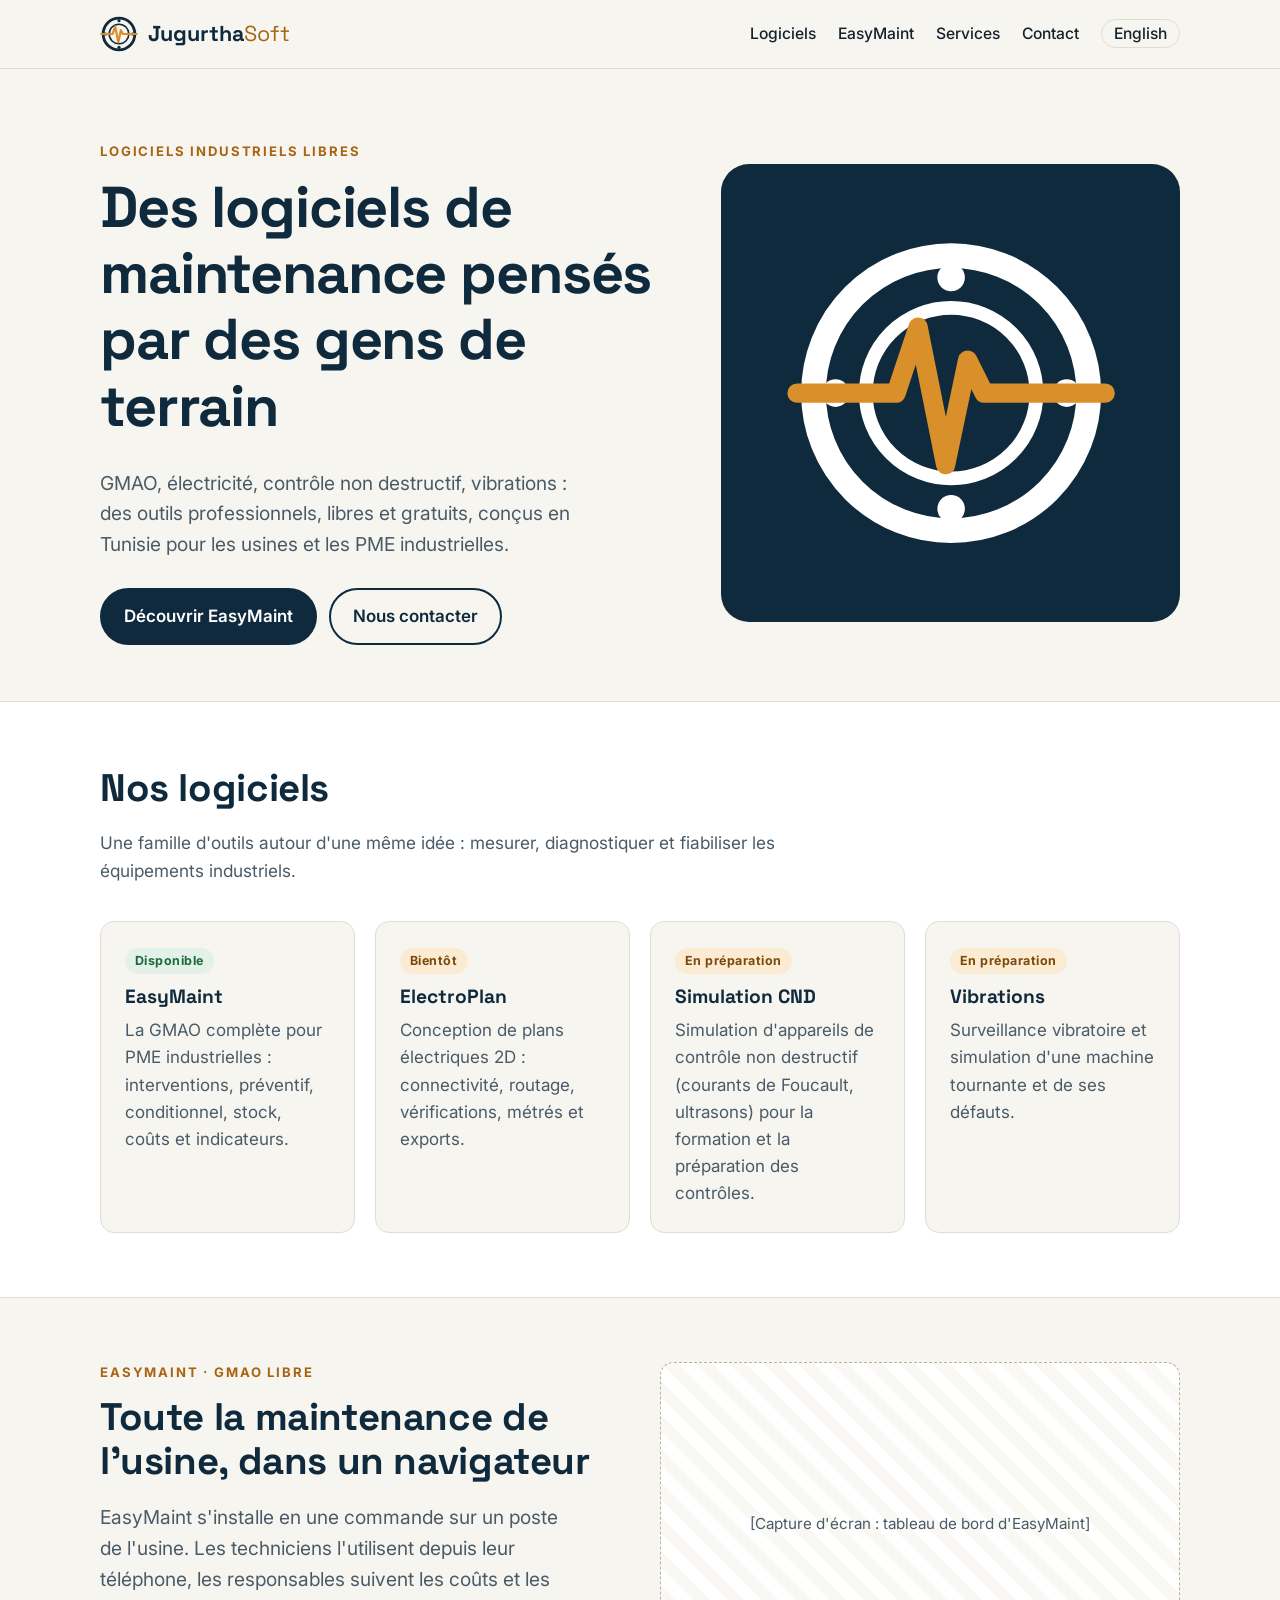
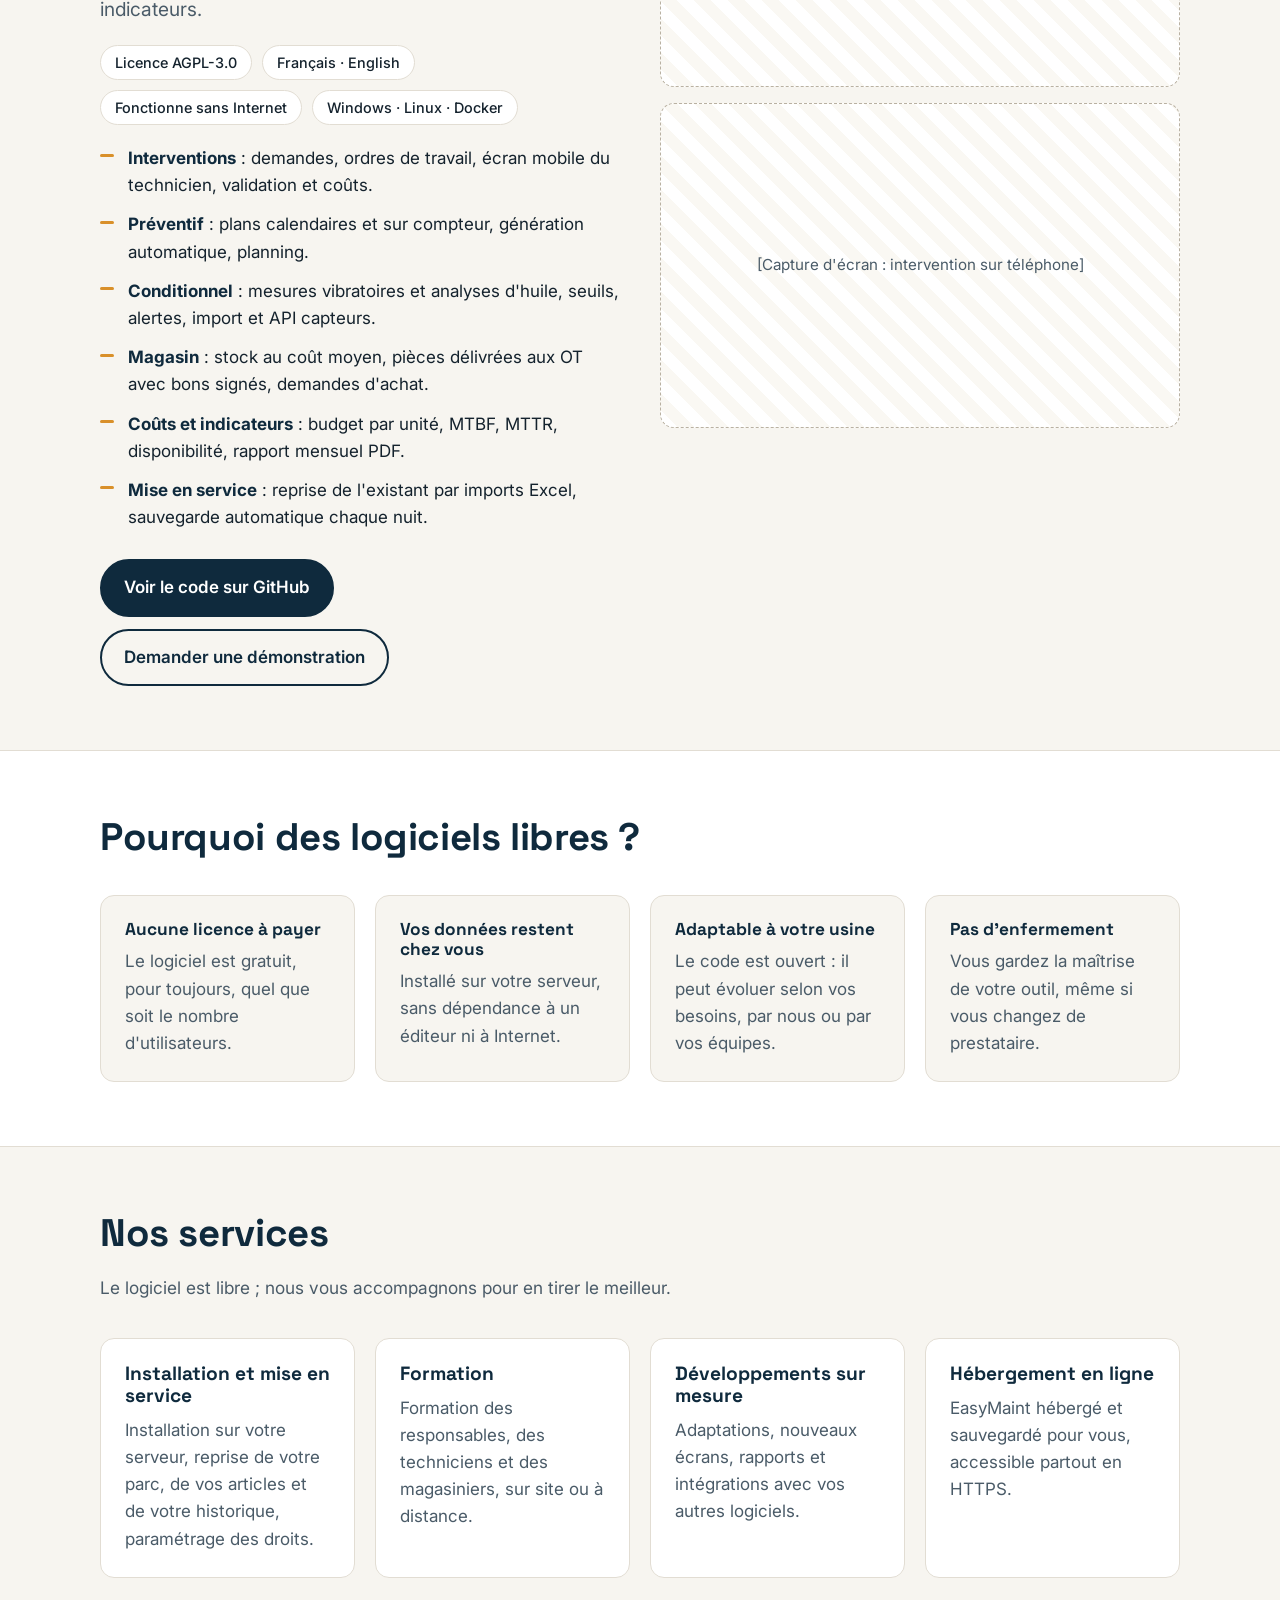
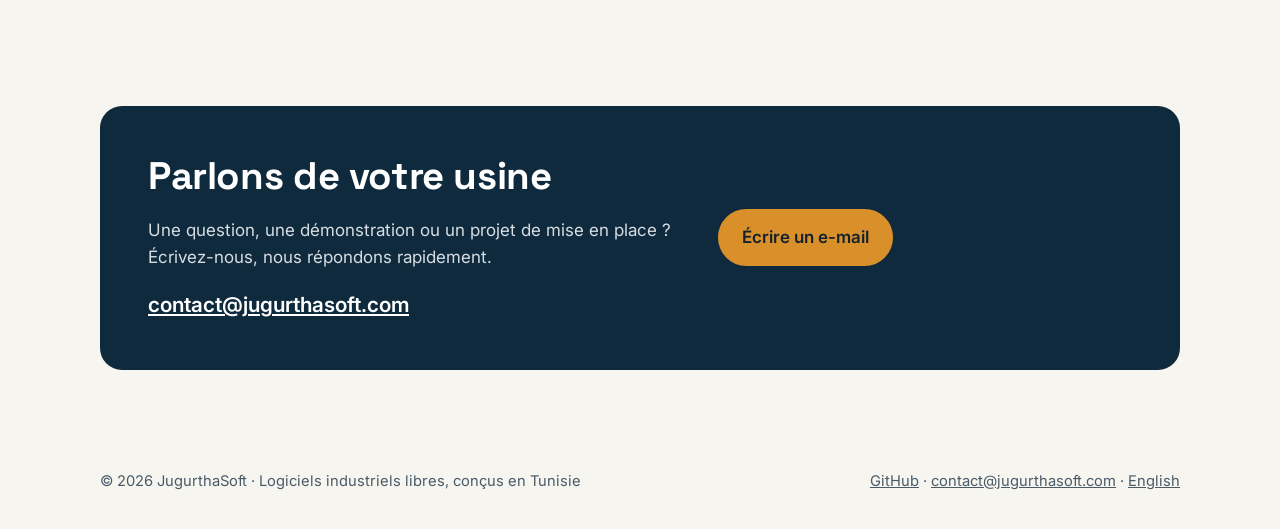
==== index.html @ d7e13b1c "Site web JugurthaSoft (FR/EN)" ====
<!doctype html>
<html lang="fr">
<head>
<meta charset="utf-8">
<meta name="viewport" content="width=device-width, initial-scale=1">
<title>JugurthaSoft — Logiciels industriels libres</title>
<meta name="description" content="JugurthaSoft conçoit des logiciels industriels libres : EasyMaint (GMAO), ElectroPlan, simulation CND et surveillance vibratoire. Installation, formation et développements sur mesure.">
<link rel="icon" href="assets/favicon.svg" type="image/svg+xml">
<link rel="alternate" hreflang="fr" href="https://jugurthasoft.com/">
<link rel="alternate" hreflang="en" href="https://jugurthasoft.com/en/">
<meta property="og:title" content="JugurthaSoft — Logiciels industriels libres">
<meta property="og:description" content="JugurthaSoft conçoit des logiciels industriels libres : EasyMaint (GMAO), ElectroPlan, simulation CND et surveillance vibratoire. Installation, formation et développements sur mesure.">
<meta property="og:url" content="https://jugurthasoft.com/">
<meta property="og:type" content="website">
<link rel="preconnect" href="https://fonts.googleapis.com">
<link rel="preconnect" href="https://fonts.gstatic.com" crossorigin>
<link rel="stylesheet" href="https://fonts.googleapis.com/css2?family=Inter:wght@400;500;600;700&family=Space+Grotesk:wght@400;500;700&display=swap">
<link rel="stylesheet" href="assets/style.css">
</head>
<body>
<a class="skip" href="#main">Aller au contenu</a>
<header class="top">
  <nav class="wrap nav" aria-label="Navigation principale">
    <a class="brand" href="./"><img src="assets/logo.svg" alt="" width="38" height="38"><span class="name"><b>Jugurtha</b><span>Soft</span></span></a>
    <ul>
      <li class="hide-sm"><a href="#produits">Logiciels</a></li>
      <li class="hide-sm"><a href="#easymaint">EasyMaint</a></li>
      <li class="hide-sm"><a href="#services">Services</a></li>
      <li><a href="#contact">Contact</a></li>
      <li><a class="lang" href="en/" hreflang="en" lang="en">English</a></li>
    </ul>
  </nav>
</header>
<main id="main">
  <section class="hero">
    <div class="wrap grid">
      <div>
        <div class="eyebrow">Logiciels industriels libres</div>
        <h1>Des logiciels de maintenance pensés par des gens de terrain</h1>
        <p class="lead">GMAO, électricité, contrôle non destructif, vibrations : des outils professionnels, libres et gratuits, conçus en Tunisie pour les usines et les PME industrielles.</p>
        <div class="actions">
          <a class="btn primary" href="#easymaint">Découvrir EasyMaint</a>
          <a class="btn ghost" href="#contact">Nous contacter</a>
        </div>
      </div>
      <div class="hero-mark"><svg viewBox="0 0 120 120" aria-hidden="true"><circle cx="60" cy="60" r="50" fill="none" stroke="#FFFFFF" stroke-width="9"/><circle cx="60" cy="60" r="31" fill="none" stroke="#FFFFFF" stroke-width="5"/><circle cx="60" cy="18" r="5" fill="#FFFFFF"/><circle cx="102" cy="60" r="5" fill="#FFFFFF"/><circle cx="60" cy="102" r="5" fill="#FFFFFF"/><circle cx="18" cy="60" r="5" fill="#FFFFFF"/><path d="M4 60 H40 L48 36 L58 86 L66 48 L72 60 H116" fill="none" stroke="#D9902A" stroke-width="7" stroke-linecap="round" stroke-linejoin="round"/></svg></div>
    </div>
  </section>

  <section class="alt" id="produits">
    <div class="wrap">
      <div class="section-head"><h2>Nos logiciels</h2><p>Une famille d'outils autour d'une même idée : mesurer, diagnostiquer et fiabiliser les équipements industriels.</p></div>
      <div class="cards">
        <article class="card"><span class="tag ok">Disponible</span><h3>EasyMaint</h3><p>La GMAO complète pour PME industrielles : interventions, préventif, conditionnel, stock, coûts et indicateurs.</p></article>
        <article class="card"><span class="tag soon">Bientôt</span><h3>ElectroPlan</h3><p>Conception de plans électriques 2D : connectivité, routage, vérifications, métrés et exports.</p></article>
        <article class="card"><span class="tag soon">En préparation</span><h3>Simulation CND</h3><p>Simulation d'appareils de contrôle non destructif (courants de Foucault, ultrasons) pour la formation et la préparation des contrôles.</p></article>
        <article class="card"><span class="tag soon">En préparation</span><h3>Vibrations</h3><p>Surveillance vibratoire et simulation d'une machine tournante et de ses défauts.</p></article>
      </div>
    </div>
  </section>

  <section id="easymaint">
    <div class="wrap product">
      <div>
        <div class="eyebrow">EasyMaint · GMAO libre</div>
        <h2>Toute la maintenance de l'usine, dans un navigateur</h2>
        <p class="lead">EasyMaint s'installe en une commande sur un poste de l'usine. Les techniciens l'utilisent depuis leur téléphone, les responsables suivent les coûts et les indicateurs.</p>
        <div class="facts"><span>Licence AGPL-3.0</span><span>Français · English</span><span>Fonctionne sans Internet</span><span>Windows · Linux · Docker</span></div>
        <ul class="features">
          <li><b>Interventions</b> : demandes, ordres de travail, écran mobile du technicien, validation et coûts.</li>
          <li><b>Préventif</b> : plans calendaires et sur compteur, génération automatique, planning.</li>
          <li><b>Conditionnel</b> : mesures vibratoires et analyses d'huile, seuils, alertes, import et API capteurs.</li>
          <li><b>Magasin</b> : stock au coût moyen, pièces délivrées aux OT avec bons signés, demandes d'achat.</li>
          <li><b>Coûts et indicateurs</b> : budget par unité, MTBF, MTTR, disponibilité, rapport mensuel PDF.</li>
          <li><b>Mise en service</b> : reprise de l'existant par imports Excel, sauvegarde automatique chaque nuit.</li>
        </ul>
        <div class="actions">
          <a class="btn primary" href="https://github.com/jugurthasoft/easymaint">Voir le code sur GitHub</a>
          <a class="btn ghost" href="#contact">Demander une démonstration</a>
        </div>
      </div>
      <div class="shots">
        <div class="shot" role="img" aria-label="[Capture d'écran : tableau de bord d'EasyMaint]">[Capture d'écran : tableau de bord d'EasyMaint]</div>
        <div class="shot" role="img" aria-label="[Capture d'écran : intervention sur téléphone]">[Capture d'écran : intervention sur téléphone]</div>
      </div>
    </div>
  </section>

  <section class="alt" id="pourquoi">
    <div class="wrap">
      <div class="section-head"><h2>Pourquoi des logiciels libres ?</h2></div>
      <div class="why">
        <div class="card"><h3>Aucune licence à payer</h3><p>Le logiciel est gratuit, pour toujours, quel que soit le nombre d'utilisateurs.</p></div>
        <div class="card"><h3>Vos données restent chez vous</h3><p>Installé sur votre serveur, sans dépendance à un éditeur ni à Internet.</p></div>
        <div class="card"><h3>Adaptable à votre usine</h3><p>Le code est ouvert : il peut évoluer selon vos besoins, par nous ou par vos équipes.</p></div>
        <div class="card"><h3>Pas d'enfermement</h3><p>Vous gardez la maîtrise de votre outil, même si vous changez de prestataire.</p></div>
      </div>
    </div>
  </section>

  <section id="services">
    <div class="wrap">
      <div class="section-head"><h2>Nos services</h2><p>Le logiciel est libre ; nous vous accompagnons pour en tirer le meilleur.</p></div>
      <div class="cards">
        <article class="card"><h3>Installation et mise en service</h3><p>Installation sur votre serveur, reprise de votre parc, de vos articles et de votre historique, paramétrage des droits.</p></article>
        <article class="card"><h3>Formation</h3><p>Formation des responsables, des techniciens et des magasiniers, sur site ou à distance.</p></article>
        <article class="card"><h3>Développements sur mesure</h3><p>Adaptations, nouveaux écrans, rapports et intégrations avec vos autres logiciels.</p></article>
        <article class="card"><h3>Hébergement en ligne</h3><p>EasyMaint hébergé et sauvegardé pour vous, accessible partout en HTTPS.</p></article>
      </div>
    </div>
  </section>

  <section id="contact">
    <div class="wrap">
      <div class="contact-box">
        <div>
          <h2>Parlons de votre usine</h2>
          <p>Une question, une démonstration ou un projet de mise en place ? Écrivez-nous, nous répondons rapidement.</p>
          <a class="mail" href="mailto:contact@jugurthasoft.com">contact@jugurthasoft.com</a>
        </div>
        <div class="actions" style="margin-top:0">
          <a class="btn primary" href="mailto:contact@jugurthasoft.com?subject=Demande%20d'information%20EasyMaint">Écrire un e-mail</a>
        </div>
      </div>
    </div>
  </section>
</main>
<footer>
  <div class="wrap row">
    <div>© 2026 JugurthaSoft · Logiciels industriels libres, conçus en Tunisie</div>
    <div><a href="https://github.com/jugurthasoft">GitHub</a> · <a href="mailto:contact@jugurthasoft.com">contact@jugurthasoft.com</a> · <a href="en/" hreflang="en" lang="en">English</a></div>
  </div>
</footer>
</body>
</html>
---- assets/style.css ----
:root{--ink:#0F2A3D;--ink-2:#1C4A69;--accent:#D9902A;--accent-dark:#A86412;--bg:#F7F5F0;--card:#FFFFFF;--text:#14222D;--muted:#4A5B68;--line:#E2DDD3;--radius:14px;--max:1120px}
*{box-sizing:border-box}
html{scroll-behavior:smooth}
body{margin:0;background:var(--bg);color:var(--text);font-family:"Inter",system-ui,-apple-system,"Segoe UI",sans-serif;font-size:17px;line-height:1.6}
h1,h2,h3{font-family:"Space Grotesk","Inter",system-ui,sans-serif;line-height:1.15;color:var(--ink);margin:0 0 .5em}
h1{font-size:clamp(2.1rem,5vw,3.6rem);letter-spacing:-.02em}
h2{font-size:clamp(1.6rem,3.2vw,2.4rem);letter-spacing:-.01em}
h3{font-size:1.2rem}
p{margin:0 0 1em}
a{color:var(--ink-2)}a:hover{color:var(--accent-dark)}
img{max-width:100%;display:block}
.wrap{max-width:var(--max);margin:0 auto;padding:0 20px}
.skip{position:absolute;left:-999px}.skip:focus{left:16px;top:16px;background:#fff;padding:8px 12px;z-index:10}
header.top{position:sticky;top:0;z-index:5;background:rgba(247,245,240,.94);backdrop-filter:blur(6px);border-bottom:1px solid var(--line)}
.nav{display:flex;align-items:center;justify-content:space-between;gap:16px;min-height:68px;flex-wrap:wrap}
.brand{display:flex;align-items:center;gap:10px;text-decoration:none;color:var(--ink);font-family:"Space Grotesk",sans-serif;font-size:1.35rem}
.brand img{width:38px;height:38px}
.brand b{font-weight:700}.brand .name span{color:var(--accent-dark);font-weight:400}
.nav ul{display:flex;gap:22px;list-style:none;margin:0;padding:0;flex-wrap:wrap;align-items:center}
.nav ul a{text-decoration:none;color:var(--text);font-weight:500;font-size:.98rem}
.nav ul a:hover{color:var(--accent-dark)}
.lang{border:1px solid var(--line);border-radius:999px;padding:4px 12px;font-size:.9rem}
.btn{display:inline-flex;align-items:center;gap:8px;padding:13px 22px;border-radius:999px;font-weight:600;text-decoration:none;border:2px solid var(--ink);min-height:48px}
.btn.primary{background:var(--ink);color:#fff}.btn.primary:hover{background:var(--ink-2);border-color:var(--ink-2);color:#fff}
.btn.ghost{color:var(--ink)}.btn.ghost:hover{background:#fff;color:var(--ink)}
.hero{padding:72px 0 56px}
.hero .grid{display:grid;grid-template-columns:1.25fr 1fr;gap:48px;align-items:center}
.eyebrow{text-transform:uppercase;letter-spacing:.14em;font-size:.82rem;color:var(--accent-dark);font-weight:700;margin-bottom:12px}
.lead{font-size:1.2rem;color:var(--muted);max-width:40ch}
.actions{display:flex;gap:12px;flex-wrap:wrap;margin-top:28px}
.hero-mark{background:var(--ink);border-radius:28px;aspect-ratio:1/1;display:flex;align-items:center;justify-content:center;padding:14%}
.hero-mark svg{width:100%;height:auto}
section{padding:64px 0}
section.alt{background:#fff;border-top:1px solid var(--line);border-bottom:1px solid var(--line)}
.section-head{max-width:720px;margin-bottom:36px}
.section-head p{color:var(--muted);font-size:1.08rem}
.cards{display:grid;grid-template-columns:repeat(auto-fit,minmax(240px,1fr));gap:20px}
.card{background:var(--card);border:1px solid var(--line);border-radius:var(--radius);padding:24px}
section.alt .card{background:var(--bg)}
.card p{color:var(--muted);margin:0}
.tag{display:inline-block;font-size:.78rem;font-weight:700;letter-spacing:.04em;padding:3px 10px;border-radius:999px;margin-bottom:12px}
.tag.ok{background:#E3F1E8;color:#1E6B3A}.tag.soon{background:#FBEBD3;color:#7A4A0C}
.product{display:grid;grid-template-columns:1fr 1fr;gap:40px;align-items:start}
.features{list-style:none;padding:0;margin:0;display:grid;gap:12px}
.features li{padding-left:28px;position:relative}
.features li::before{content:"";position:absolute;left:0;top:.55em;width:14px;height:3px;background:var(--accent);border-radius:2px}
.features b{color:var(--ink)}
.shot{border:1px dashed #B9B1A2;border-radius:var(--radius);aspect-ratio:16/10;display:flex;align-items:center;justify-content:center;text-align:center;color:var(--muted);padding:20px;background:repeating-linear-gradient(45deg,#fff,#fff 12px,#FAF8F3 12px,#FAF8F3 24px);font-size:.95rem}
.shots{display:grid;gap:16px}
.facts{display:flex;gap:10px;flex-wrap:wrap;margin:20px 0}
.facts span{border:1px solid var(--line);background:#fff;border-radius:999px;padding:5px 14px;font-size:.9rem;font-weight:500}
.why{display:grid;grid-template-columns:repeat(auto-fit,minmax(220px,1fr));gap:20px}
.why h3{font-size:1.08rem}
.contact-box{background:var(--ink);color:#fff;border-radius:22px;padding:48px;display:grid;grid-template-columns:1.3fr 1fr;gap:32px;align-items:center}
.contact-box h2{color:#fff}.contact-box p{color:#D6DEE4}
.contact-box a.mail{color:#fff;font-size:1.3rem;font-weight:600}
.contact-box .btn.primary{background:var(--accent);border-color:var(--accent);color:#14222D}
.contact-box .btn.primary:hover{background:#E9A443;border-color:#E9A443}
footer{padding:36px 0;color:var(--muted);font-size:.92rem}
footer .row{display:flex;justify-content:space-between;gap:16px;flex-wrap:wrap}
footer a{color:var(--muted)}
.placeholder{background:#FFF4D6;border-radius:4px;padding:0 4px}
@media (max-width:860px){.hero .grid,.product,.contact-box{grid-template-columns:1fr}.hero-mark{max-width:260px}.contact-box{padding:32px 24px}.nav ul{gap:14px}}
@media (max-width:560px){body{font-size:16px}.nav ul li.hide-sm{display:none}.hero{padding:44px 0 36px}section{padding:48px 0}}
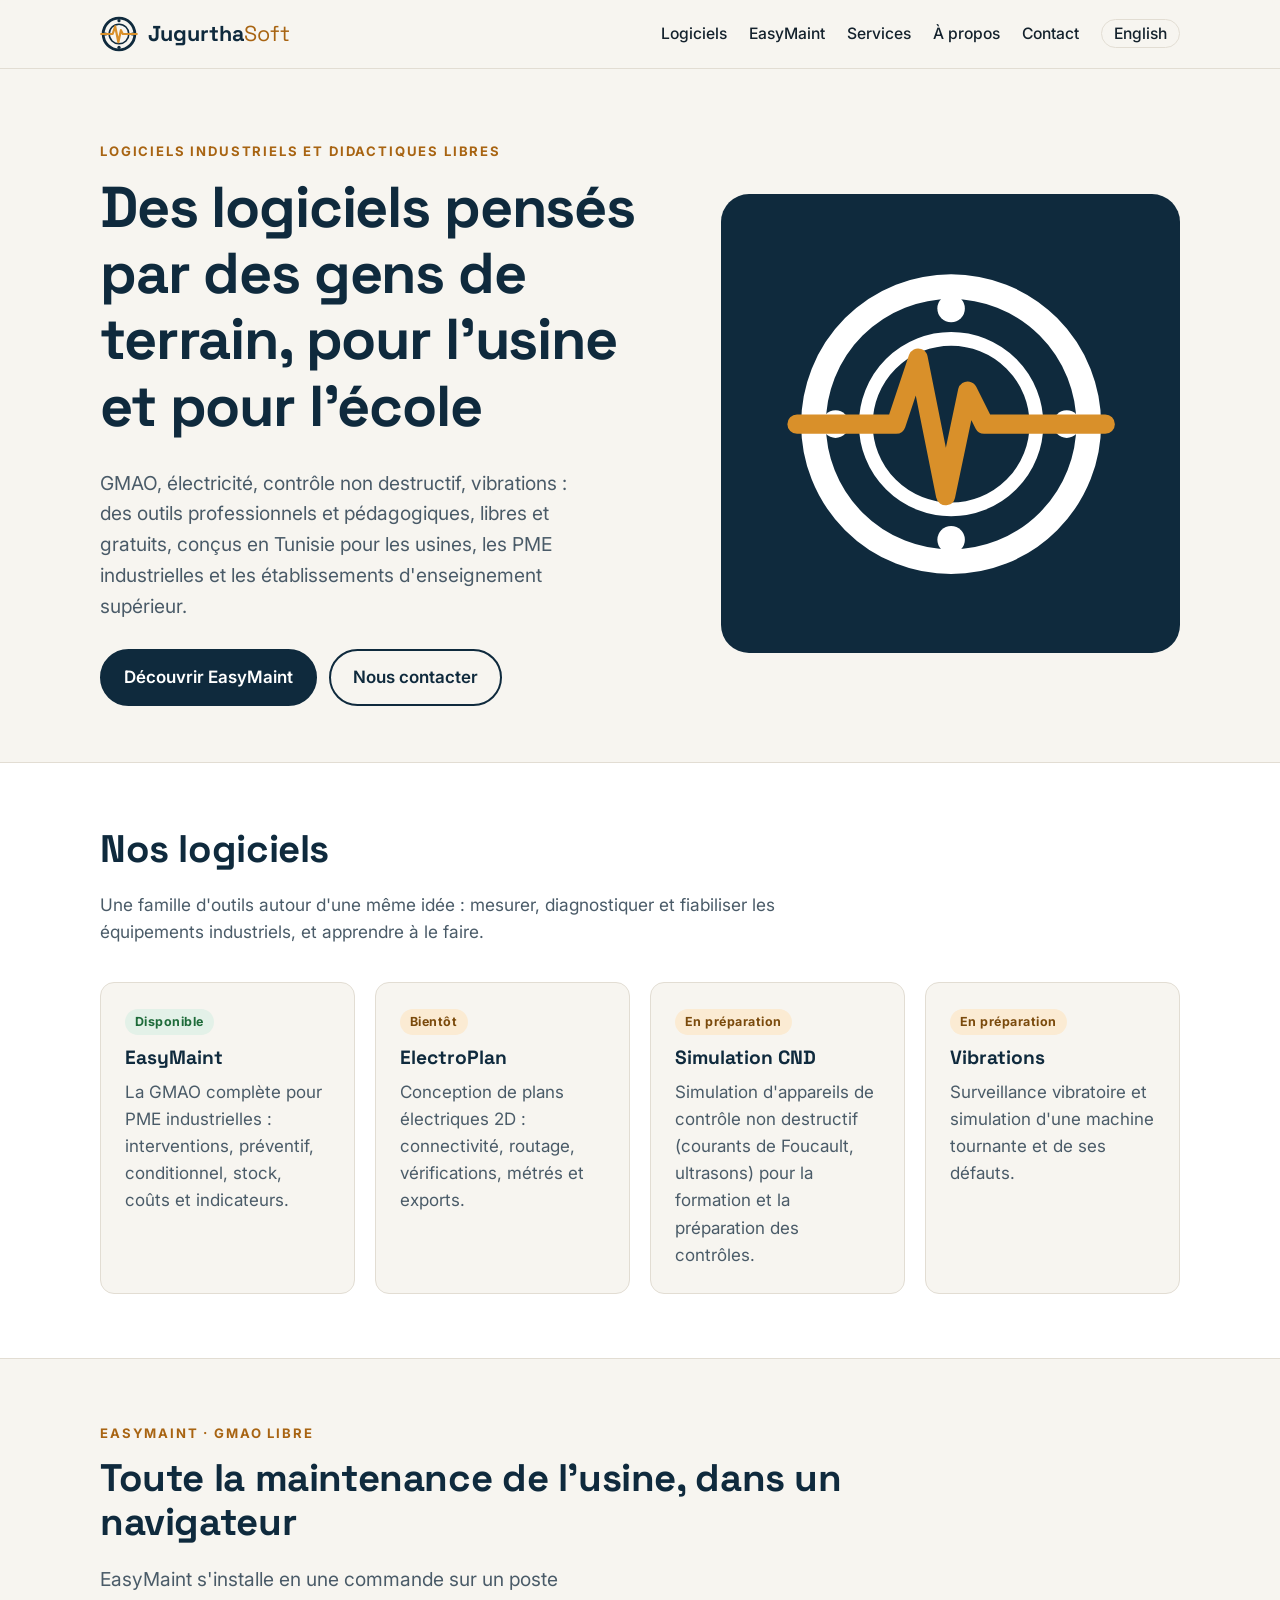
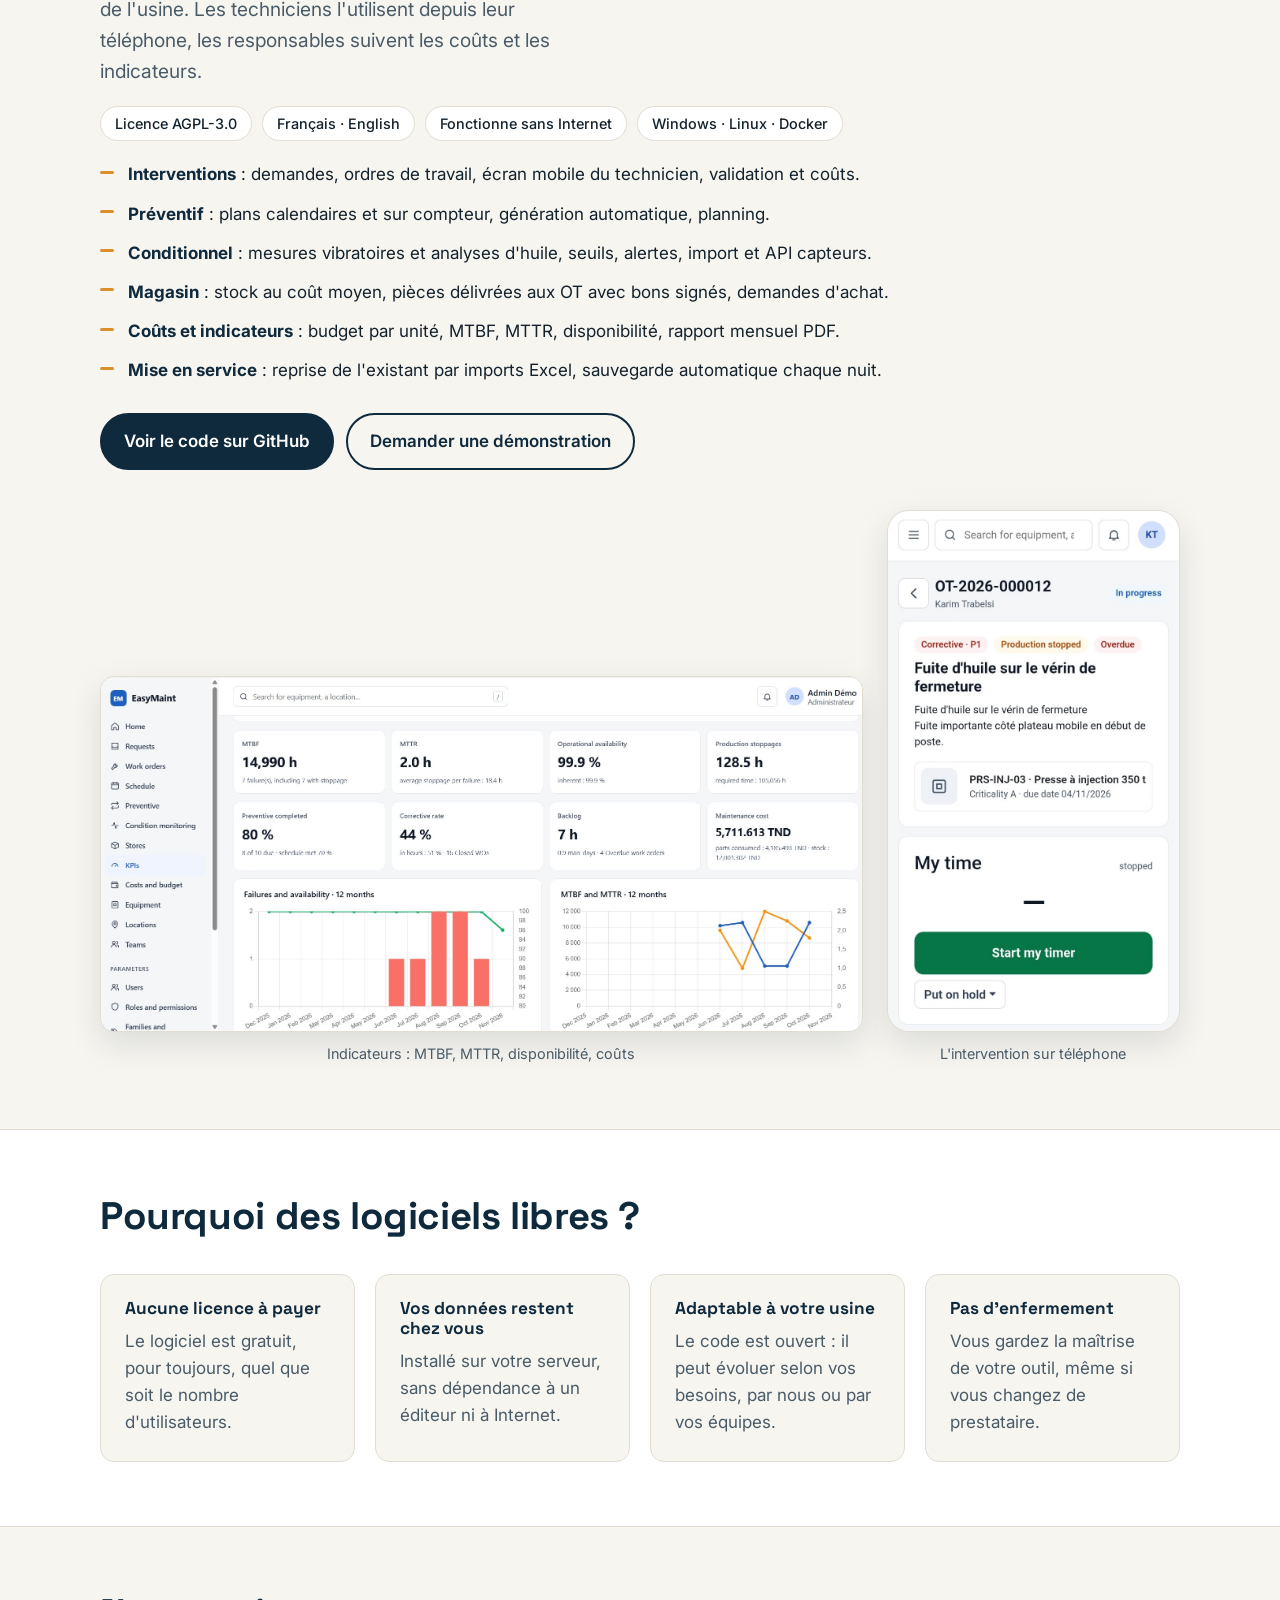
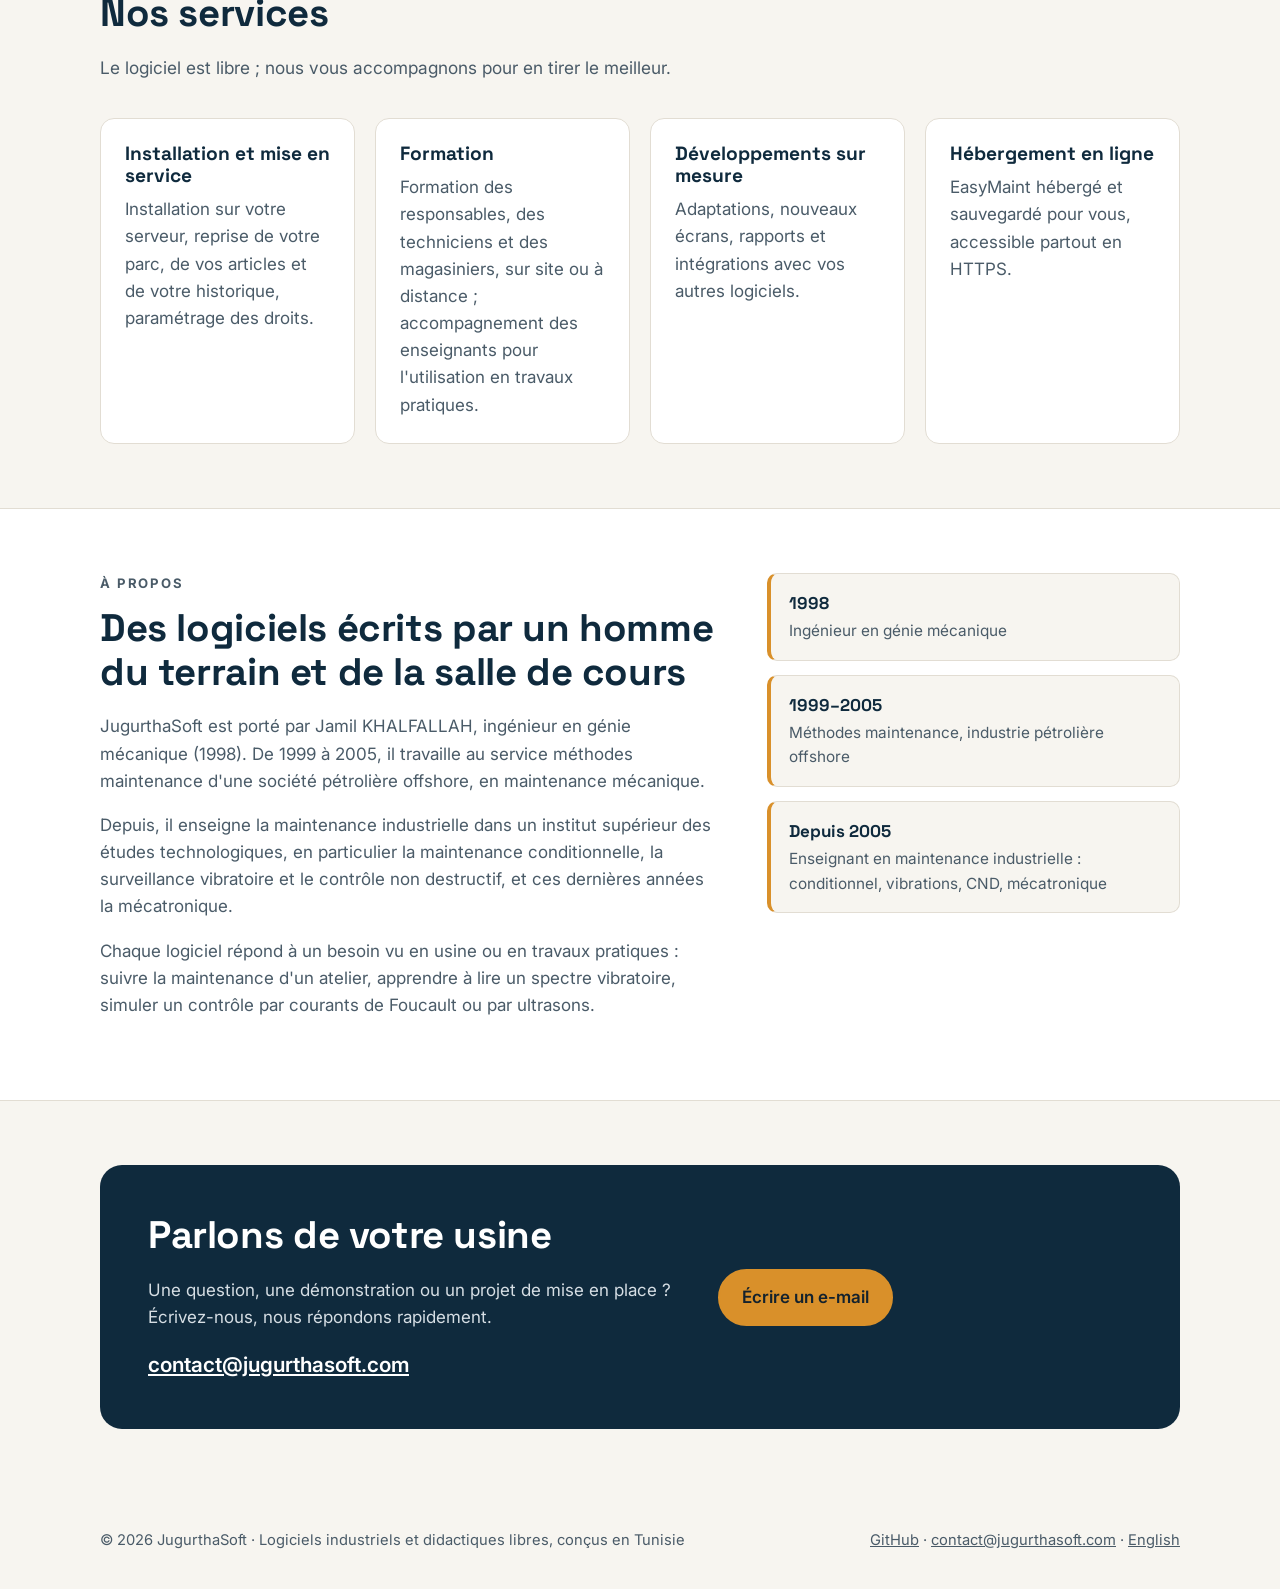
==== commit 242de7ec: "Captures et section À propos" ====
--- a/index.html
+++ b/index.html
@@ -3,13 +3,13 @@
 <head>
 <meta charset="utf-8">
 <meta name="viewport" content="width=device-width, initial-scale=1">
-<title>JugurthaSoft — Logiciels industriels libres</title>
-<meta name="description" content="JugurthaSoft conçoit des logiciels industriels libres : EasyMaint (GMAO), ElectroPlan, simulation CND et surveillance vibratoire. Installation, formation et développements sur mesure.">
+<title>JugurthaSoft — Logiciels industriels et didactiques libres</title>
+<meta name="description" content="JugurthaSoft conçoit des logiciels industriels et didactiques libres pour les usines et l'enseignement supérieur : EasyMaint (GMAO), ElectroPlan, simulation CND et vibrations. Installation, formation et développements sur mesure.">
 <link rel="icon" href="assets/favicon.svg" type="image/svg+xml">
 <link rel="alternate" hreflang="fr" href="https://jugurthasoft.com/">
 <link rel="alternate" hreflang="en" href="https://jugurthasoft.com/en/">
-<meta property="og:title" content="JugurthaSoft — Logiciels industriels libres">
-<meta property="og:description" content="JugurthaSoft conçoit des logiciels industriels libres : EasyMaint (GMAO), ElectroPlan, simulation CND et surveillance vibratoire. Installation, formation et développements sur mesure.">
+<meta property="og:title" content="JugurthaSoft — Logiciels industriels et didactiques libres">
+<meta property="og:description" content="JugurthaSoft conçoit des logiciels industriels et didactiques libres pour les usines et l'enseignement supérieur : EasyMaint (GMAO), ElectroPlan, simulation CND et vibrations. Installation, formation et développements sur mesure.">
 <meta property="og:url" content="https://jugurthasoft.com/">
 <meta property="og:type" content="website">
 <link rel="preconnect" href="https://fonts.googleapis.com">
@@ -26,6 +26,7 @@
       <li class="hide-sm"><a href="#produits">Logiciels</a></li>
       <li class="hide-sm"><a href="#easymaint">EasyMaint</a></li>
       <li class="hide-sm"><a href="#services">Services</a></li>
+      <li class="hide-sm"><a href="#a-propos">À propos</a></li>
       <li><a href="#contact">Contact</a></li>
       <li><a class="lang" href="en/" hreflang="en" lang="en">English</a></li>
     </ul>
@@ -35,9 +36,9 @@
   <section class="hero">
     <div class="wrap grid">
       <div>
-        <div class="eyebrow">Logiciels industriels libres</div>
-        <h1>Des logiciels de maintenance pensés par des gens de terrain</h1>
-        <p class="lead">GMAO, électricité, contrôle non destructif, vibrations : des outils professionnels, libres et gratuits, conçus en Tunisie pour les usines et les PME industrielles.</p>
+        <div class="eyebrow">Logiciels industriels et didactiques libres</div>
+        <h1>Des logiciels pensés par des gens de terrain, pour l'usine et pour l'école</h1>
+        <p class="lead">GMAO, électricité, contrôle non destructif, vibrations : des outils professionnels et pédagogiques, libres et gratuits, conçus en Tunisie pour les usines, les PME industrielles et les établissements d'enseignement supérieur.</p>
         <div class="actions">
           <a class="btn primary" href="#easymaint">Découvrir EasyMaint</a>
           <a class="btn ghost" href="#contact">Nous contacter</a>
@@ -49,7 +50,7 @@
 
   <section class="alt" id="produits">
     <div class="wrap">
-      <div class="section-head"><h2>Nos logiciels</h2><p>Une famille d'outils autour d'une même idée : mesurer, diagnostiquer et fiabiliser les équipements industriels.</p></div>
+      <div class="section-head"><h2>Nos logiciels</h2><p>Une famille d'outils autour d'une même idée : mesurer, diagnostiquer et fiabiliser les équipements industriels, et apprendre à le faire.</p></div>
       <div class="cards">
         <article class="card"><span class="tag ok">Disponible</span><h3>EasyMaint</h3><p>La GMAO complète pour PME industrielles : interventions, préventif, conditionnel, stock, coûts et indicateurs.</p></article>
         <article class="card"><span class="tag soon">Bientôt</span><h3>ElectroPlan</h3><p>Conception de plans électriques 2D : connectivité, routage, vérifications, métrés et exports.</p></article>
@@ -80,8 +81,8 @@
         </div>
       </div>
       <div class="shots">
-        <div class="shot" role="img" aria-label="[Capture d'écran : tableau de bord d'EasyMaint]">[Capture d'écran : tableau de bord d'EasyMaint]</div>
-        <div class="shot" role="img" aria-label="[Capture d'écran : intervention sur téléphone]">[Capture d'écran : intervention sur téléphone]</div>
+        <figure><img src="assets/easymaint-kpi.jpg" alt="Indicateurs de maintenance dans EasyMaint : MTBF, MTTR, disponibilité, coûts et graphiques sur 12 mois" width="1869" height="871" loading="lazy"><figcaption>Indicateurs : MTBF, MTTR, disponibilité, coûts</figcaption></figure>
+        <figure class="phone"><img src="assets/easymaint-mobile.jpg" alt="Écran d'intervention du technicien sur téléphone dans EasyMaint" width="738" height="1318" loading="lazy"><figcaption>L'intervention sur téléphone</figcaption></figure>
       </div>
     </div>
   </section>
@@ -103,10 +104,27 @@
       <div class="section-head"><h2>Nos services</h2><p>Le logiciel est libre ; nous vous accompagnons pour en tirer le meilleur.</p></div>
       <div class="cards">
         <article class="card"><h3>Installation et mise en service</h3><p>Installation sur votre serveur, reprise de votre parc, de vos articles et de votre historique, paramétrage des droits.</p></article>
-        <article class="card"><h3>Formation</h3><p>Formation des responsables, des techniciens et des magasiniers, sur site ou à distance.</p></article>
+        <article class="card"><h3>Formation</h3><p>Formation des responsables, des techniciens et des magasiniers, sur site ou à distance ; accompagnement des enseignants pour l'utilisation en travaux pratiques.</p></article>
         <article class="card"><h3>Développements sur mesure</h3><p>Adaptations, nouveaux écrans, rapports et intégrations avec vos autres logiciels.</p></article>
         <article class="card"><h3>Hébergement en ligne</h3><p>EasyMaint hébergé et sauvegardé pour vous, accessible partout en HTTPS.</p></article>
       </div>
+    </div>
+  </section>
+
+  <section id="a-propos" class="alt">
+    <div class="wrap about">
+      <div>
+        <p class="eyebrow">À propos</p>
+        <h2>Des logiciels écrits par un homme du terrain et de la salle de cours</h2>
+        <p>JugurthaSoft est porté par Jamil KHALFALLAH, ingénieur en génie mécanique (1998). De 1999 à 2005, il travaille au service méthodes maintenance d'une société pétrolière offshore, en maintenance mécanique.</p>
+        <p>Depuis, il enseigne la maintenance industrielle dans un institut supérieur des études technologiques, en particulier la maintenance conditionnelle, la surveillance vibratoire et le contrôle non destructif, et ces dernières années la mécatronique.</p>
+        <p>Chaque logiciel répond à un besoin vu en usine ou en travaux pratiques : suivre la maintenance d'un atelier, apprendre à lire un spectre vibratoire, simuler un contrôle par courants de Foucault ou par ultrasons.</p>
+      </div>
+      <ul class="timeline">
+        <li><strong>1998</strong><span>Ingénieur en génie mécanique</span></li>
+        <li><strong>1999–2005</strong><span>Méthodes maintenance, industrie pétrolière offshore</span></li>
+        <li><strong>Depuis 2005</strong><span>Enseignant en maintenance industrielle : conditionnel, vibrations, CND, mécatronique</span></li>
+      </ul>
     </div>
   </section>
 
@@ -127,7 +145,7 @@
 </main>
 <footer>
   <div class="wrap row">
-    <div>© 2026 JugurthaSoft · Logiciels industriels libres, conçus en Tunisie</div>
+    <div>© 2026 JugurthaSoft · Logiciels industriels et didactiques libres, conçus en Tunisie</div>
     <div><a href="https://github.com/jugurthasoft">GitHub</a> · <a href="mailto:contact@jugurthasoft.com">contact@jugurthasoft.com</a> · <a href="en/" hreflang="en" lang="en">English</a></div>
   </div>
 </footer>
--- a/assets/style.css
+++ b/assets/style.css
@@ -40,13 +40,18 @@
 .card p{color:var(--muted);margin:0}
 .tag{display:inline-block;font-size:.78rem;font-weight:700;letter-spacing:.04em;padding:3px 10px;border-radius:999px;margin-bottom:12px}
 .tag.ok{background:#E3F1E8;color:#1E6B3A}.tag.soon{background:#FBEBD3;color:#7A4A0C}
-.product{display:grid;grid-template-columns:1fr 1fr;gap:40px;align-items:start}
+.product{display:grid;grid-template-columns:1fr;gap:40px}
+.product > div:first-child{max-width:820px}
 .features{list-style:none;padding:0;margin:0;display:grid;gap:12px}
 .features li{padding-left:28px;position:relative}
 .features li::before{content:"";position:absolute;left:0;top:.55em;width:14px;height:3px;background:var(--accent);border-radius:2px}
 .features b{color:var(--ink)}
 .shot{border:1px dashed #B9B1A2;border-radius:var(--radius);aspect-ratio:16/10;display:flex;align-items:center;justify-content:center;text-align:center;color:var(--muted);padding:20px;background:repeating-linear-gradient(45deg,#fff,#fff 12px,#FAF8F3 12px,#FAF8F3 24px);font-size:.95rem}
-.shots{display:grid;gap:16px}
+.shots{display:grid;grid-template-columns:minmax(0,2.6fr) minmax(0,1fr);gap:24px;align-items:end}
+.shots figure{margin:0}
+.shots img{width:100%;height:auto;border-radius:var(--radius);border:1px solid var(--line);box-shadow:0 12px 32px rgba(15,42,61,.12);background:#fff}
+.shots .phone img{border-radius:22px}
+.shots figcaption{font-size:.9rem;color:var(--muted);margin-top:10px;text-align:center}
 .facts{display:flex;gap:10px;flex-wrap:wrap;margin:20px 0}
 .facts span{border:1px solid var(--line);background:#fff;border-radius:999px;padding:5px 14px;font-size:.9rem;font-weight:500}
 .why{display:grid;grid-template-columns:repeat(auto-fit,minmax(220px,1fr));gap:20px}
@@ -60,5 +65,12 @@
 footer .row{display:flex;justify-content:space-between;gap:16px;flex-wrap:wrap}
 footer a{color:var(--muted)}
 .placeholder{background:#FFF4D6;border-radius:4px;padding:0 4px}
-@media (max-width:860px){.hero .grid,.product,.contact-box{grid-template-columns:1fr}.hero-mark{max-width:260px}.contact-box{padding:32px 24px}.nav ul{gap:14px}}
+@media (max-width:860px){.shots{grid-template-columns:1fr}.shots .phone{max-width:300px;margin:0 auto}.hero .grid,.product,.contact-box{grid-template-columns:1fr}.hero-mark{max-width:260px}.contact-box{padding:32px 24px}.nav ul{gap:14px}}
+.about{display:grid;grid-template-columns:minmax(0,1.5fr) minmax(0,1fr);gap:48px;align-items:start}
+.about p{color:var(--muted);max-width:640px}
+.timeline{list-style:none;margin:0;padding:0;display:grid;gap:14px}
+.timeline li{display:grid;gap:2px;padding:16px 18px;border:1px solid var(--line);border-left:4px solid #D9902A;border-radius:10px;background:var(--bg)}
+.timeline strong{font-family:"Space Grotesk",system-ui,sans-serif;color:var(--ink)}
+.timeline span{color:var(--muted);font-size:.96rem}
+@media (max-width:860px){.about{grid-template-columns:1fr;gap:28px}}
 @media (max-width:560px){body{font-size:16px}.nav ul li.hide-sm{display:none}.hero{padding:44px 0 36px}section{padding:48px 0}}
